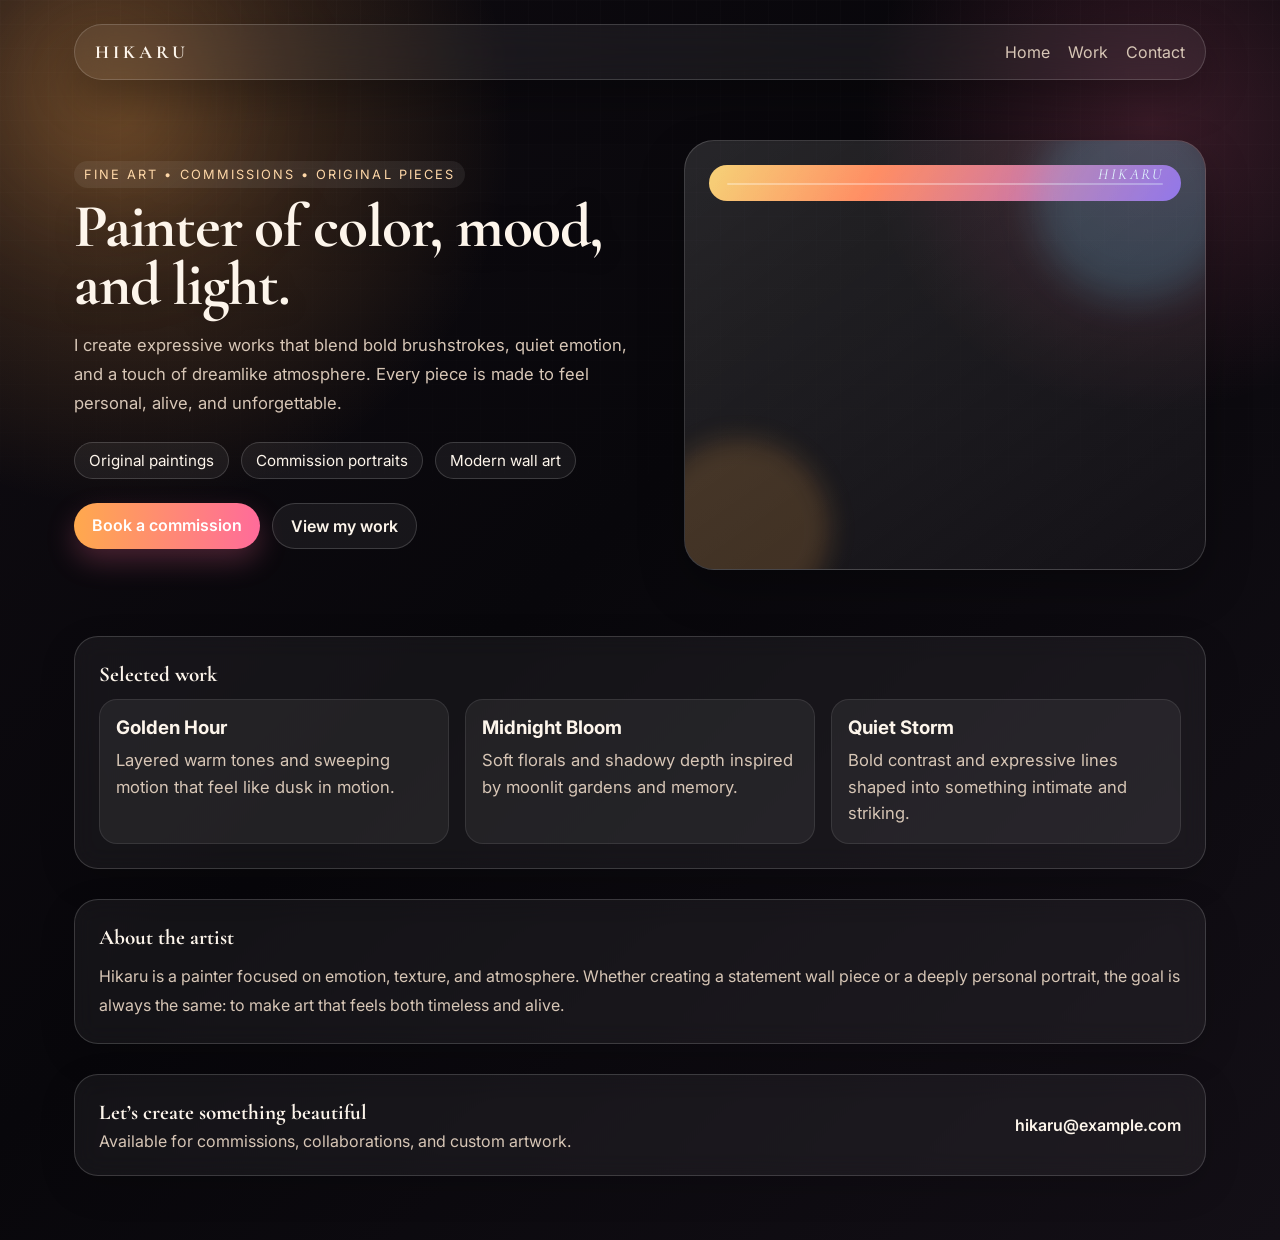
==== index.html @ 4c9f44a2 "commit" ====
<!DOCTYPE html>
<html lang="en">
  <head>
    <meta charset="UTF-8" />
    <meta name="viewport" content="width=device-width, initial-scale=1.0" />
    <link rel="preconnect" href="https://fonts.googleapis.com" />
    <link rel="preconnect" href="https://fonts.gstatic.com" crossorigin />
    <link href="https://fonts.googleapis.com/css2?family=Cormorant+Garamond:wght@500;600;700&family=Inter:wght@400;500;600&display=swap" rel="stylesheet" />
    <title>Hikaru | Painter</title>
    <link rel="stylesheet" href="styles.css" />
    <style>
      :root {
        --bg: #08070b;
        --panel: rgba(255, 255, 255, 0.08);
        --text: #fdf5eb;
        --muted: #d7c6b6;
        --accent: #ffa94d;
        --accent-2: #ff6b9a;
        --accent-3: #60d6ff;
        --border: rgba(255, 255, 255, 0.16);
        --shadow: 0 18px 45px rgba(0, 0, 0, 0.28);
      }

      * { box-sizing: border-box; }
      html { scroll-behavior: smooth; }
      body {
        margin: 0;
        font-family: "Inter", "Segoe UI", Roboto, Arial, sans-serif;
        color: var(--text);
        background:
          radial-gradient(circle at 10% 10%, rgba(255, 169, 77, 0.27), transparent 24%),
          radial-gradient(circle at 90% 10%, rgba(255, 107, 154, 0.20), transparent 18%),
          linear-gradient(135deg, #100c12 0%, #08070b 45%, #130f16 100%);
        min-height: 100vh;
        overflow-x: hidden;
      }

      body::before {
        content: "";
        position: fixed;
        inset: 0;
        background-image:
          linear-gradient(rgba(255,255,255,0.025) 1px, transparent 1px),
          linear-gradient(90deg, rgba(255,255,255,0.025) 1px, transparent 1px);
        background-size: 24px 24px;
        mask-image: linear-gradient(to bottom, rgba(0,0,0,0.6), transparent 90%);
        pointer-events: none;
        z-index: 0;
      }

      body::after {
        content: "";
        position: fixed;
        width: 360px;
        height: 360px;
        border-radius: 50%;
        top: -90px;
        left: -80px;
        background: radial-gradient(circle, rgba(255,169,77,0.25), transparent 65%);
        filter: blur(60px);
        pointer-events: none;
        z-index: 0;
      }

      .page {
        position: relative;
        z-index: 1;
        max-width: 1180px;
        margin: 0 auto;
        padding: 24px 24px 64px;
      }

      .nav {
        display: flex;
        justify-content: space-between;
        align-items: center;
        padding: 16px 20px;
        border: 1px solid var(--border);
        border-radius: 999px;
        background: rgba(255, 255, 255, 0.06);
        backdrop-filter: blur(16px);
        box-shadow: var(--shadow);
      }

      .brand {
        font-family: "Cormorant Garamond", serif;
        font-size: 1.15rem;
        font-weight: 700;
        letter-spacing: 0.22em;
        text-transform: uppercase;
      }

      .nav-links {
        display: flex;
        gap: 18px;
      }

      .nav-links a {
        color: var(--muted);
        text-decoration: none;
        transition: color 0.2s ease;
      }

      .nav-links a:hover { color: var(--text); }

      .hero {
        display: grid;
        grid-template-columns: 1.05fr 0.95fr;
        gap: 32px;
        padding: 60px 0 36px;
        align-items: center;
      }

      .eyebrow {
        display: inline-block;
        margin-bottom: 10px;
        padding: 6px 10px;
        border-radius: 999px;
        background: rgba(255, 255, 255, 0.07);
        color: #ffd8a8;
        font-size: 0.8rem;
        letter-spacing: 0.16em;
        text-transform: uppercase;
      }

      .hero-copy h1 {
        font-family: "Cormorant Garamond", serif;
        font-size: clamp(2.8rem, 4.8vw, 4.6rem);
        line-height: 0.95;
        margin: 0 0 16px;
        letter-spacing: -0.02em;
        text-shadow: 0 4px 24px rgba(0, 0, 0, 0.25);
      }

      .hero-copy p {
        font-size: 1.04rem;
        color: var(--muted);
        line-height: 1.75;
        max-width: 620px;
        margin-bottom: 24px;
      }

      .pill-row {
        display: flex;
        flex-wrap: wrap;
        gap: 12px;
        margin-bottom: 24px;
      }

      .pill {
        padding: 8px 14px;
        border-radius: 999px;
        border: 1px solid var(--border);
        background: rgba(255,255,255,0.06);
        color: var(--text);
        font-size: 0.95rem;
      }

      .cta-row {
        display: flex;
        flex-wrap: wrap;
        gap: 12px;
      }

      .btn {
        display: inline-block;
        padding: 12px 18px;
        border-radius: 999px;
        text-decoration: none;
        font-weight: 600;
        transition: transform 0.2s ease, box-shadow 0.2s ease, background 0.2s ease;
      }

      .btn:hover { transform: translateY(-2px); }
      .btn-primary {
        background: linear-gradient(90deg, var(--accent), var(--accent-2));
        color: white;
        box-shadow: 0 12px 28px rgba(255, 107, 154, 0.25);
      }
      .btn-secondary {
        color: var(--text);
        background: rgba(255, 255, 255, 0.06);
        border: 1px solid var(--border);
      }

      .art-card {
        position: relative;
        border: 1px solid var(--border);
        border-radius: 30px;
        padding: 24px;
        background: linear-gradient(145deg, rgba(255,255,255,0.12), rgba(255,255,255,0.03));
        box-shadow: var(--shadow);
        overflow: hidden;
        min-height: 430px;
      }

      .art-card::before,
      .art-card::after {
        content: "";
        position: absolute;
        border-radius: 50%;
        pointer-events: none;
      }

      .art-card::before {
        inset: auto auto -50px -35px;
        width: 180px;
        height: 180px;
        background: rgba(255, 169, 77, 0.18);
        filter: blur(12px);
      }

      .art-card::after {
        inset: -40px -30px auto auto;
        width: 200px;
        height: 200px;
        background: rgba(96, 214, 255, 0.18);
        filter: blur(18px);
      }

      .art-frame {
        position: relative;
        height: 100%;
        border-radius: 22px;
        background:
          linear-gradient(120deg, rgba(255,255,255,0.16), rgba(255,255,255,0.03)),
          linear-gradient(120deg, #f4c95d 0%, #ff7f50 35%, #9b5de5 100%);
        padding: 18px;
        overflow: hidden;
      }

      .art-frame .swirl {
        position: absolute;
        inset: 18px;
        border-radius: 18px;
        border: 1px solid rgba(255,255,255,0.32);
        background:
          radial-gradient(circle at 24% 24%, rgba(255,255,255,0.65), transparent 22%),
          radial-gradient(circle at 78% 28%, rgba(255,255,255,0.32), transparent 20%),
          linear-gradient(135deg, rgba(255,255,255,0.14), rgba(0,0,0,0.08));
      }

      .art-frame .signature {
        position: absolute;
        bottom: 18px;
        right: 18px;
        font-family: "Cormorant Garamond", serif;
        font-style: italic;
        color: white;
        font-size: 0.95rem;
        letter-spacing: 0.16em;
        text-transform: uppercase;
      }

      section {
        margin-top: 30px;
        padding: 24px;
        border: 1px solid var(--border);
        border-radius: 24px;
        background: rgba(255,255,255,0.05);
        backdrop-filter: blur(12px);
        box-shadow: 0 12px 36px rgba(0, 0, 0, 0.16);
      }

      .section-title {
        font-family: "Cormorant Garamond", serif;
        font-size: 1.32rem;
        margin: 0 0 12px;
      }

      .grid {
        display: grid;
        grid-template-columns: repeat(3, minmax(0, 1fr));
        gap: 16px;
      }

      .tile {
        padding: 16px;
        border-radius: 18px;
        background: rgba(255,255,255,0.06);
        border: 1px solid rgba(255,255,255,0.09);
        transition: transform 0.2s ease, border-color 0.2s ease;
      }

      .tile:hover {
        transform: translateY(-3px);
        border-color: rgba(255, 255, 255, 0.18);
      }

      .tile h3 { margin: 0 0 8px; }
      .tile p { margin: 0; color: var(--muted); line-height: 1.6; }

      .contact {
        display: flex;
        justify-content: space-between;
        align-items: center;
        gap: 16px;
        flex-wrap: wrap;
      }

      .contact a {
        color: var(--text);
        text-decoration: none;
        font-weight: 600;
      }

      @media (max-width: 860px) {
        .hero { grid-template-columns: 1fr; }
        .grid { grid-template-columns: 1fr; }
      }

      @media (max-width: 560px) {
        .page { padding: 16px 16px 48px; }
        .nav { border-radius: 20px; padding: 14px 16px; }
        .nav-links { gap: 10px; font-size: 0.95rem; }
        section { padding: 18px; }
      }
    </style>
  </head>
  <body>
    <div class="page">
      <nav class="nav">
        <div class="brand">Hikaru</div>
        <div class="nav-links">
          <a href="index.html">Home</a>
          <a href="portfolio.html">Work</a>
          <a href="#contact">Contact</a>
        </div>
      </nav>

      <header class="hero">
        <div class="hero-copy">
          <span class="eyebrow">Fine art • commissions • original pieces</span>
          <h1>Painter of color, mood, and light.</h1>
          <p>
            I create expressive works that blend bold brushstrokes, quiet emotion,
            and a touch of dreamlike atmosphere. Every piece is made to feel personal,
            alive, and unforgettable.
          </p>
          <div class="pill-row">
            <span class="pill">Original paintings</span>
            <span class="pill">Commission portraits</span>
            <span class="pill">Modern wall art</span>
          </div>
          <div class="cta-row">
            <a class="btn btn-primary" href="#contact">Book a commission</a>
            <a class="btn btn-secondary" href="portfolio.html">View my work</a>
          </div>
        </div>

        <div class="art-card" aria-label="Featured painting illustration">
          <div class="art-frame">
            <div class="swirl"></div>
            <div class="signature">Hikaru</div>
          </div>
        </div>
      </header>

      <section id="work">
        <h2 class="section-title">Selected work</h2>
        <div class="grid">
          <div class="tile">
            <h3>Golden Hour</h3>
            <p>Layered warm tones and sweeping motion that feel like dusk in motion.</p>
          </div>
          <div class="tile">
            <h3>Midnight Bloom</h3>
            <p>Soft florals and shadowy depth inspired by moonlit gardens and memory.</p>
          </div>
          <div class="tile">
            <h3>Quiet Storm</h3>
            <p>Bold contrast and expressive lines shaped into something intimate and striking.</p>
          </div>
        </div>
      </section>

      <section id="about">
        <h2 class="section-title">About the artist</h2>
        <p style="color: var(--muted); line-height: 1.8; margin: 0;">
          Hikaru is a painter focused on emotion, texture, and atmosphere. Whether creating a
          statement wall piece or a deeply personal portrait, the goal is always the same:
          to make art that feels both timeless and alive.
        </p>
      </section>

      <section id="contact" class="contact">
        <div>
          <h2 class="section-title" style="margin-bottom: 6px;">Let’s create something beautiful</h2>
          <p style="margin: 0; color: var(--muted);">Available for commissions, collaborations, and custom artwork.</p>
        </div>
        <a href="mailto:hikaru@example.com">hikaru@example.com</a>
      </section>
    </div>
  </body>
</html>
---- styles.css ----
:root {
  --bg: #08070b;
  --panel: rgba(255, 255, 255, 0.06);
  --text: #fdf5eb;
  --muted: #d7c6b6;
  --accent: #ffa94d;
  --accent-2: #ff6b9a;
  --accent-3: #60d6ff;
  --border: rgba(255, 255, 255, 0.16);
  --shadow: 0 18px 45px rgba(0, 0, 0, 0.28);
}

* { box-sizing: border-box; }
html { scroll-behavior: smooth; }
body {
  margin: 0;
  font-family: "Inter", "Segoe UI", Roboto, Arial, sans-serif;
  color: var(--text);
  background:
    radial-gradient(circle at 10% 10%, rgba(255, 169, 77, 0.24), transparent 24%),
    radial-gradient(circle at 90% 10%, rgba(255, 107, 154, 0.18), transparent 18%),
    linear-gradient(135deg, #100c12 0%, #08070b 45%, #130f16 100%);
  min-height: 100vh;
  overflow-x: hidden;
}

body::before {
  content: "";
  position: fixed;
  inset: 0;
  background-image:
    linear-gradient(rgba(255,255,255,0.025) 1px, transparent 1px),
    linear-gradient(90deg, rgba(255,255,255,0.025) 1px, transparent 1px);
  background-size: 24px 24px;
  mask-image: linear-gradient(to bottom, rgba(0,0,0,0.6), transparent 90%);
  pointer-events: none;
  z-index: 0;
}

body::after {
  content: "";
  position: fixed;
  width: 360px;
  height: 360px;
  border-radius: 50%;
  top: -90px;
  left: -80px;
  background: radial-gradient(circle, rgba(255,169,77,0.24), transparent 65%);
  filter: blur(60px);
  pointer-events: none;
  z-index: 0;
}

.page {
  position: relative;
  z-index: 1;
  max-width: 1180px;
  margin: 0 auto;
  padding: 24px 24px 64px;
}

.nav {
  display: flex;
  justify-content: space-between;
  align-items: center;
  padding: 16px 20px;
  border: 1px solid var(--border);
  border-radius: 999px;
  background: rgba(255, 255, 255, 0.06);
  backdrop-filter: blur(16px);
  box-shadow: var(--shadow);
}

.brand {
  font-family: "Cormorant Garamond", serif;
  font-size: 1.15rem;
  font-weight: 700;
  letter-spacing: 0.22em;
  text-transform: uppercase;
}

.nav-links {
  display: flex;
  gap: 18px;
}

.nav-links a {
  color: var(--muted);
  text-decoration: none;
  transition: color 0.2s ease;
}

.nav-links a:hover { color: var(--text); }

.hero {
  display: grid;
  grid-template-columns: 1.05fr 0.95fr;
  gap: 32px;
  padding: 60px 0 36px;
  align-items: center;
}

.eyebrow {
  display: inline-block;
  margin-bottom: 10px;
  padding: 6px 10px;
  border-radius: 999px;
  background: rgba(255, 255, 255, 0.07);
  color: #ffd8a8;
  font-size: 0.8rem;
  letter-spacing: 0.16em;
  text-transform: uppercase;
}

.hero-copy h1,
.section-title {
  font-family: "Cormorant Garamond", serif;
}

.hero-copy h1 {
  font-size: clamp(2.8rem, 4.8vw, 4.6rem);
  line-height: 0.95;
  margin: 0 0 16px;
  letter-spacing: -0.02em;
  text-shadow: 0 4px 24px rgba(0, 0, 0, 0.25);
}

.hero-copy p,
.tile p,
.section-copy {
  font-size: 1.04rem;
  color: var(--muted);
  line-height: 1.75;
}

.pill-row {
  display: flex;
  flex-wrap: wrap;
  gap: 12px;
  margin-bottom: 24px;
}

.pill {
  padding: 8px 14px;
  border-radius: 999px;
  border: 1px solid var(--border);
  background: rgba(255,255,255,0.06);
  color: var(--text);
  font-size: 0.95rem;
}

.cta-row {
  display: flex;
  flex-wrap: wrap;
  gap: 12px;
}

.btn {
  display: inline-block;
  padding: 12px 18px;
  border-radius: 999px;
  text-decoration: none;
  font-weight: 600;
  transition: transform 0.2s ease, box-shadow 0.2s ease;
}

.btn:hover { transform: translateY(-2px); }

.btn-primary {
  background: linear-gradient(90deg, var(--accent), var(--accent-2));
  color: white;
  box-shadow: 0 12px 28px rgba(255, 107, 154, 0.25);
}

.btn-secondary {
  color: var(--text);
  background: rgba(255, 255, 255, 0.06);
  border: 1px solid var(--border);
}

.art-card {
  position: relative;
  border: 1px solid var(--border);
  border-radius: 30px;
  padding: 24px;
  background: linear-gradient(145deg, rgba(255,255,255,0.12), rgba(255,255,255,0.03));
  box-shadow: var(--shadow);
  overflow: hidden;
  min-height: 430px;
}

.art-card::before,
.art-card::after {
  content: "";
  position: absolute;
  border-radius: 50%;
  pointer-events: none;
}

.art-card::before {
  inset: auto auto -50px -35px;
  width: 180px;
  height: 180px;
  background: rgba(255, 169, 77, 0.18);
  filter: blur(12px);
}

.art-card::after {
  inset: -40px -30px auto auto;
  width: 200px;
  height: 200px;
  background: rgba(96, 214, 255, 0.18);
  filter: blur(18px);
}

.art-frame {
  position: relative;
  height: 100%;
  border-radius: 22px;
  background:
    linear-gradient(120deg, rgba(255,255,255,0.16), rgba(255,255,255,0.03)),
    linear-gradient(120deg, #f4c95d 0%, #ff7f50 35%, #9b5de5 100%);
  padding: 18px;
  overflow: hidden;
}

.art-frame .swirl {
  position: absolute;
  inset: 18px;
  border-radius: 18px;
  border: 1px solid rgba(255,255,255,0.32);
  background:
    radial-gradient(circle at 24% 24%, rgba(255,255,255,0.65), transparent 22%),
    radial-gradient(circle at 78% 28%, rgba(255,255,255,0.32), transparent 20%),
    linear-gradient(135deg, rgba(255,255,255,0.14), rgba(0,0,0,0.08));
}

.art-frame .signature {
  position: absolute;
  bottom: 18px;
  right: 18px;
  font-family: "Cormorant Garamond", serif;
  font-style: italic;
  color: white;
  font-size: 0.95rem;
  letter-spacing: 0.16em;
  text-transform: uppercase;
}

section {
  margin-top: 30px;
  padding: 24px;
  border: 1px solid var(--border);
  border-radius: 24px;
  background: rgba(255,255,255,0.05);
  backdrop-filter: blur(12px);
  box-shadow: 0 12px 36px rgba(0, 0, 0, 0.16);
}

.section-title {
  font-size: 1.32rem;
  margin: 0 0 12px;
}

.grid {
  display: grid;
  grid-template-columns: repeat(3, minmax(0, 1fr));
  gap: 16px;
}

.tile {
  padding: 16px;
  border-radius: 18px;
  background: rgba(255,255,255,0.06);
  border: 1px solid rgba(255,255,255,0.09);
  transition: transform 0.2s ease, border-color 0.2s ease;
}

.tile:hover {
  transform: translateY(-3px);
  border-color: rgba(255, 255, 255, 0.18);
}

.tile h3 { margin: 0 0 8px; }
.tile p { margin: 0; color: var(--muted); line-height: 1.6; }

.gallery-grid {
  display: grid;
  grid-template-columns: repeat(2, minmax(0, 1fr));
  gap: 18px;
}

.sample-card {
  padding: 18px;
  border-radius: 20px;
  border: 1px solid var(--border);
  background: rgba(255,255,255,0.05);
  box-shadow: var(--shadow);
}

.sample-art {
  height: 220px;
  border-radius: 16px;
  margin-bottom: 14px;
  background: linear-gradient(135deg, rgba(255,169,77,0.8), rgba(255,107,154,0.85), rgba(96,214,255,0.8));
  position: relative;
  overflow: hidden;
}

.sample-art::before,
.sample-art::after {
  content: "";
  position: absolute;
  border-radius: 50%;
  background: rgba(255,255,255,0.2);
}

.sample-art::before {
  width: 150px;
  height: 150px;
  top: -26px;
  right: -26px;
}

.sample-art::after {
  width: 120px;
  height: 120px;
  bottom: -24px;
  left: -20px;
}

.contact {
  display: flex;
  justify-content: space-between;
  align-items: center;
  gap: 16px;
  flex-wrap: wrap;
}

.contact a {
  color: var(--text);
  text-decoration: none;
  font-weight: 600;
}

@media (max-width: 860px) {
  .hero { grid-template-columns: 1fr; }
  .grid,
  .gallery-grid { grid-template-columns: 1fr; }
}

@media (max-width: 560px) {
  .page { padding: 16px 16px 48px; }
  .nav { border-radius: 20px; padding: 14px 16px; }
  .nav-links { gap: 10px; font-size: 0.95rem; }
  section { padding: 18px; }
}
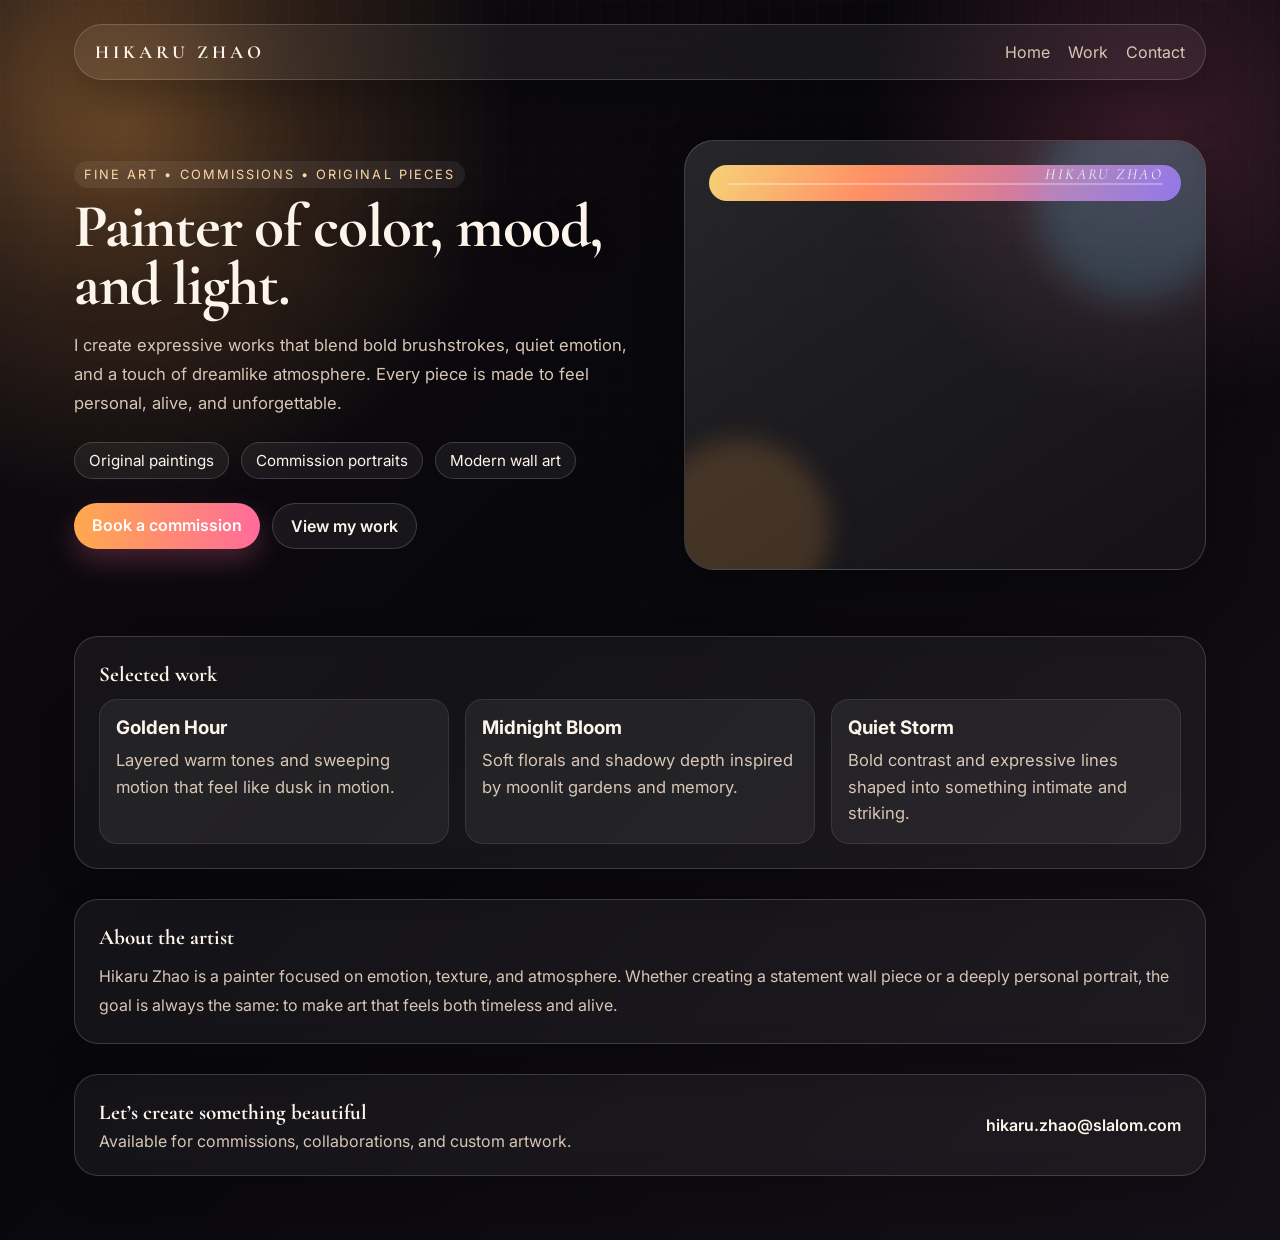
==== commit b4a916bf: "commit" ====
--- a/index.html
+++ b/index.html
@@ -6,7 +6,7 @@
     <link rel="preconnect" href="https://fonts.googleapis.com" />
     <link rel="preconnect" href="https://fonts.gstatic.com" crossorigin />
     <link href="https://fonts.googleapis.com/css2?family=Cormorant+Garamond:wght@500;600;700&family=Inter:wght@400;500;600&display=swap" rel="stylesheet" />
-    <title>Hikaru | Painter</title>
+    <title>Hikaru Zhao | Painter</title>
     <link rel="stylesheet" href="styles.css" />
     <style>
       :root {
@@ -320,7 +320,7 @@
   <body>
     <div class="page">
       <nav class="nav">
-        <div class="brand">Hikaru</div>
+        <div class="brand">Hikaru Zhao</div>
         <div class="nav-links">
           <a href="index.html">Home</a>
           <a href="portfolio.html">Work</a>
@@ -351,7 +351,7 @@
         <div class="art-card" aria-label="Featured painting illustration">
           <div class="art-frame">
             <div class="swirl"></div>
-            <div class="signature">Hikaru</div>
+            <div class="signature">Hikaru Zhao</div>
           </div>
         </div>
       </header>
@@ -377,7 +377,7 @@
       <section id="about">
         <h2 class="section-title">About the artist</h2>
         <p style="color: var(--muted); line-height: 1.8; margin: 0;">
-          Hikaru is a painter focused on emotion, texture, and atmosphere. Whether creating a
+          Hikaru Zhao is a painter focused on emotion, texture, and atmosphere. Whether creating a
           statement wall piece or a deeply personal portrait, the goal is always the same:
           to make art that feels both timeless and alive.
         </p>
@@ -388,7 +388,7 @@
           <h2 class="section-title" style="margin-bottom: 6px;">Let’s create something beautiful</h2>
           <p style="margin: 0; color: var(--muted);">Available for commissions, collaborations, and custom artwork.</p>
         </div>
-        <a href="mailto:hikaru@example.com">hikaru@example.com</a>
+        <a href="mailto:hikaru.zhao@slalom.com">hikaru.zhao@slalom.com</a>
       </section>
     </div>
   </body>
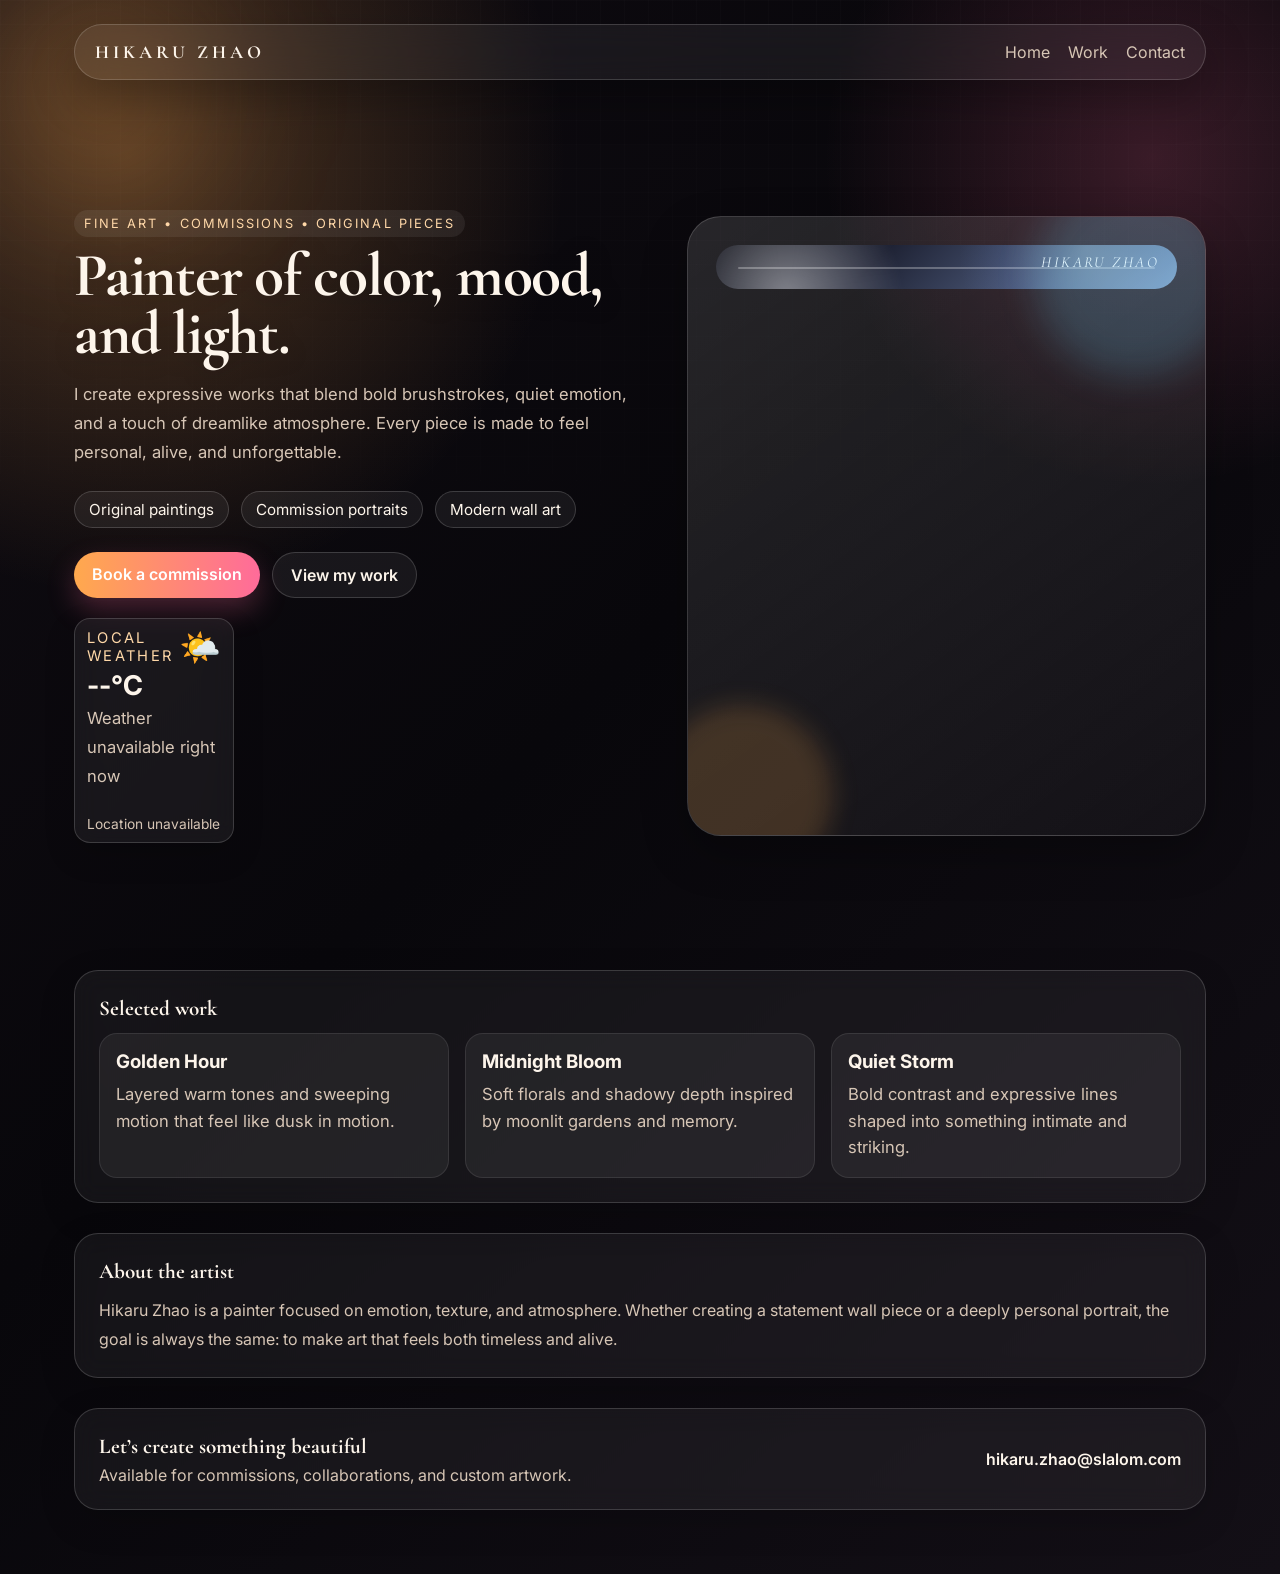
==== commit 4a83d71d: "Enhance layout and styling of hero section and art cards; add weather card functionality" ====
--- a/index.html
+++ b/index.html
@@ -106,9 +106,10 @@
       .hero {
         display: grid;
         grid-template-columns: 1.05fr 0.95fr;
-        gap: 32px;
-        padding: 60px 0 36px;
+        gap: 40px;
+        padding: 96px 0 64px;
         align-items: center;
+        min-height: 860px;
       }
 
       .eyebrow {
@@ -186,12 +187,12 @@
       .art-card {
         position: relative;
         border: 1px solid var(--border);
-        border-radius: 30px;
-        padding: 24px;
+        border-radius: 34px;
+        padding: 28px;
         background: linear-gradient(145deg, rgba(255,255,255,0.12), rgba(255,255,255,0.03));
         box-shadow: var(--shadow);
         overflow: hidden;
-        min-height: 430px;
+        min-height: 620px;
       }
 
       .art-card::before,
@@ -221,23 +222,117 @@
       .art-frame {
         position: relative;
         height: 100%;
+        border-radius: 26px;
+        background:
+          linear-gradient(135deg, #11121b 0%, #1f2335 35%, #4b5878 70%, #8aa0c2 100%);
+        padding: 22px;
+        overflow: hidden;
+      }
+
+      .art-frame::before,
+      .art-frame::after {
+        content: "";
+        position: absolute;
+        border-radius: 50%;
+        pointer-events: none;
+      }
+
+      .art-frame::before {
+        width: 240px;
+        height: 240px;
+        top: -70px;
+        left: -50px;
+        background: radial-gradient(circle, rgba(255,255,255,0.45), transparent 68%);
+        filter: blur(4px);
+      }
+
+      .art-frame::after {
+        width: 260px;
+        height: 260px;
+        bottom: -90px;
+        right: -40px;
+        background: radial-gradient(circle, rgba(255,255,255,0.2), rgba(127, 163, 255, 0.08) 45%, transparent 70%);
+      }
+
+      .art-frame .swirl {
+        position: absolute;
+        inset: 22px;
         border-radius: 22px;
+        border: 1px solid rgba(255,255,255,0.28);
         background:
-          linear-gradient(120deg, rgba(255,255,255,0.16), rgba(255,255,255,0.03)),
-          linear-gradient(120deg, #f4c95d 0%, #ff7f50 35%, #9b5de5 100%);
-        padding: 18px;
+          linear-gradient(180deg, rgba(255,255,255,0.1), rgba(255,255,255,0.03)),
+          radial-gradient(circle at 20% 20%, rgba(255,255,255,0.24), transparent 26%),
+          radial-gradient(circle at 80% 70%, rgba(255,255,255,0.16), transparent 20%),
+          linear-gradient(135deg, rgba(21, 29, 53, 0.25), rgba(4, 8, 14, 0.3));
+      }
+
+      .art-frame .cityscape {
+        position: absolute;
+        inset: 52px 30px 62px 30px;
+        border-radius: 20px;
+        background:
+          linear-gradient(180deg, rgba(36, 50, 82, 0.2), rgba(12, 17, 29, 0.8)),
+          repeating-linear-gradient(
+            90deg,
+            rgba(255,255,255,0.06) 0px,
+            rgba(255,255,255,0.06) 6px,
+            transparent 6px,
+            transparent 24px
+          );
         overflow: hidden;
       }
 
-      .art-frame .swirl {
-        position: absolute;
-        inset: 18px;
-        border-radius: 18px;
-        border: 1px solid rgba(255,255,255,0.32);
-        background:
-          radial-gradient(circle at 24% 24%, rgba(255,255,255,0.65), transparent 22%),
-          radial-gradient(circle at 78% 28%, rgba(255,255,255,0.32), transparent 20%),
-          linear-gradient(135deg, rgba(255,255,255,0.14), rgba(0,0,0,0.08));
+      .art-frame .cityscape::before,
+      .art-frame .cityscape::after {
+        content: "";
+        position: absolute;
+        left: 0;
+        right: 0;
+        border-radius: 999px;
+        opacity: 0.6;
+      }
+
+      .art-frame .cityscape::before {
+        bottom: 10px;
+        height: 70px;
+        background: linear-gradient(90deg, rgba(255,255,255,0.08), rgba(128, 164, 255, 0.2));
+        transform: skewX(-14deg);
+      }
+
+      .art-frame .cityscape::after {
+        bottom: 55px;
+        height: 48px;
+        background: linear-gradient(90deg, rgba(255,255,255,0.12), rgba(255,255,255,0.04));
+        transform: skewX(-20deg);
+      }
+
+      .art-frame .building {
+        position: absolute;
+        bottom: 0;
+        width: 24px;
+        background: linear-gradient(180deg, rgba(255,255,255,0.16), rgba(12, 18, 32, 0.85));
+        border-radius: 2px 2px 0 0;
+      }
+
+      .art-frame .building.one { height: 120px; left: 16%; }
+      .art-frame .building.two { height: 86px; left: 34%; }
+      .art-frame .building.three { height: 150px; left: 54%; }
+      .art-frame .building.four { height: 98px; left: 72%; }
+
+      .art-frame .rain {
+        position: absolute;
+        inset: 0;
+        background-image:
+          linear-gradient(transparent 0%, rgba(255,255,255,0.6) 15%, transparent 30%),
+          linear-gradient(120deg, transparent 0%, rgba(255,255,255,0.24) 20%, transparent 40%);
+        background-size: 100% 18px, 100% 24px;
+        opacity: 0.35;
+        animation: drizzle 1.2s linear infinite;
+      }
+
+      @keyframes drizzle {
+        from { transform: translateY(-16px); }
+        to { transform: translateY(16px); }
       }
 
       .art-frame .signature {
@@ -302,6 +397,53 @@
         color: var(--text);
         text-decoration: none;
         font-weight: 600;
+      }
+
+      .weather-card {
+        margin-top: 20px;
+        padding: 10px 12px;
+        border-radius: 16px;
+        border: 1px solid var(--border);
+        background: rgba(255, 255, 255, 0.06);
+        backdrop-filter: blur(12px);
+        box-shadow: 0 12px 30px rgba(0, 0, 0, 0.18);
+        max-width: 160px;
+      }
+
+      .weather-card-header {
+        display: flex;
+        justify-content: space-between;
+        align-items: center;
+        margin-bottom: 4px;
+      }
+
+      .weather-card-title {
+        font-size: 0.92rem;
+        letter-spacing: 0.16em;
+        text-transform: uppercase;
+        color: #ffd8a8;
+      }
+
+      .weather-emoji {
+        font-size: 2.1rem;
+        line-height: 1;
+      }
+
+      .weather-temp {
+        font-size: 1.7rem;
+        font-weight: 700;
+        margin: 2px 0;
+      }
+
+      .weather-condition {
+        color: var(--muted);
+        margin: 0 0 1px;
+        font-size: 0.95rem;
+      }
+
+      .weather-location {
+        color: var(--muted);
+        font-size: 0.86rem;
       }
 
       @media (max-width: 860px) {
@@ -346,11 +488,28 @@
             <a class="btn btn-primary" href="#contact">Book a commission</a>
             <a class="btn btn-secondary" href="portfolio.html">View my work</a>
           </div>
+
+          <div class="weather-card" id="weather-card">
+            <div class="weather-card-header">
+              <span class="weather-card-title">Local weather</span>
+              <span class="weather-emoji" id="weather-emoji">☁️</span>
+            </div>
+            <div class="weather-temp" id="weather-temp">--°C</div>
+            <p class="weather-condition" id="weather-condition">Checking your location…</p>
+            <div class="weather-location" id="weather-location">Using browser location</div>
+          </div>
         </div>
 
         <div class="art-card" aria-label="Featured painting illustration">
           <div class="art-frame">
             <div class="swirl"></div>
+            <div class="cityscape">
+              <div class="building one"></div>
+              <div class="building two"></div>
+              <div class="building three"></div>
+              <div class="building four"></div>
+              <div class="rain"></div>
+            </div>
             <div class="signature">Hikaru Zhao</div>
           </div>
         </div>
@@ -391,5 +550,79 @@
         <a href="mailto:hikaru.zhao@slalom.com">hikaru.zhao@slalom.com</a>
       </section>
     </div>
+    <script>
+      const weatherCard = document.getElementById('weather-card');
+      const weatherEmoji = document.getElementById('weather-emoji');
+      const weatherTemp = document.getElementById('weather-temp');
+      const weatherCondition = document.getElementById('weather-condition');
+      const weatherLocation = document.getElementById('weather-location');
+
+      function getWeatherEmoji(code) {
+        if (code === 0 || code === 1) return '☀️';
+        if (code === 2 || code === 3) return '☁️';
+        if (code >= 45 && code <= 48) return '🌫️';
+        if (code >= 51 && code <= 67) return '🌦️';
+        if (code >= 71 && code <= 77) return '❄️';
+        if (code >= 80 && code <= 82) return '🌧️';
+        if (code >= 95 && code <= 99) return '⛈️';
+        return '🌤️';
+      }
+
+      function getWeatherLabel(code) {
+        if (code === 0 || code === 1) return 'Clear sky';
+        if (code === 2) return 'Partly cloudy';
+        if (code === 3) return 'Overcast';
+        if (code >= 45 && code <= 48) return 'Foggy';
+        if (code >= 51 && code <= 67) return 'Drizzle';
+        if (code >= 71 && code <= 77) return 'Snow';
+        if (code >= 80 && code <= 82) return 'Rain showers';
+        if (code >= 95 && code <= 99) return 'Thunderstorm';
+        return 'Gentle weather';
+      }
+
+      function updateWeatherError(message) {
+        weatherEmoji.textContent = '🌤️';
+        weatherTemp.textContent = '--°C';
+        weatherCondition.textContent = message;
+        weatherLocation.textContent = 'Location unavailable';
+      }
+
+      async function loadWeather(latitude, longitude, label) {
+        try {
+          const response = await fetch(
+            `https://api.open-meteo.com/v1/forecast?latitude=${latitude}&longitude=${longitude}&current=temperature_2m,weather_code&timezone=auto&daily=weather_code,temperature_2m_max,temperature_2m_min&forecast_days=3`
+          );
+          const data = await response.json();
+
+          const current = data.current;
+          const code = current.weather_code;
+          const temp = Math.round(current.temperature_2m);
+          const daily = data.daily;
+
+          weatherEmoji.textContent = getWeatherEmoji(code);
+          weatherTemp.textContent = `${temp}°C`;
+          weatherCondition.textContent = getWeatherLabel(code);
+          weatherLocation.textContent = label;
+
+        } catch (error) {
+          updateWeatherError('Weather unavailable right now');
+        }
+      }
+
+      if (navigator.geolocation) {
+        navigator.geolocation.getCurrentPosition(
+          async (position) => {
+            const { latitude, longitude } = position.coords;
+            await loadWeather(latitude, longitude, `Lat ${latitude.toFixed(1)} • Lon ${longitude.toFixed(1)}`);
+          },
+          async () => {
+            await loadWeather(40.7128, -74.0060, 'New York City');
+          },
+          { enableHighAccuracy: true, timeout: 10000 }
+        );
+      } else {
+        loadWeather(40.7128, -74.0060, 'New York City');
+      }
+    </script>
   </body>
 </html>
